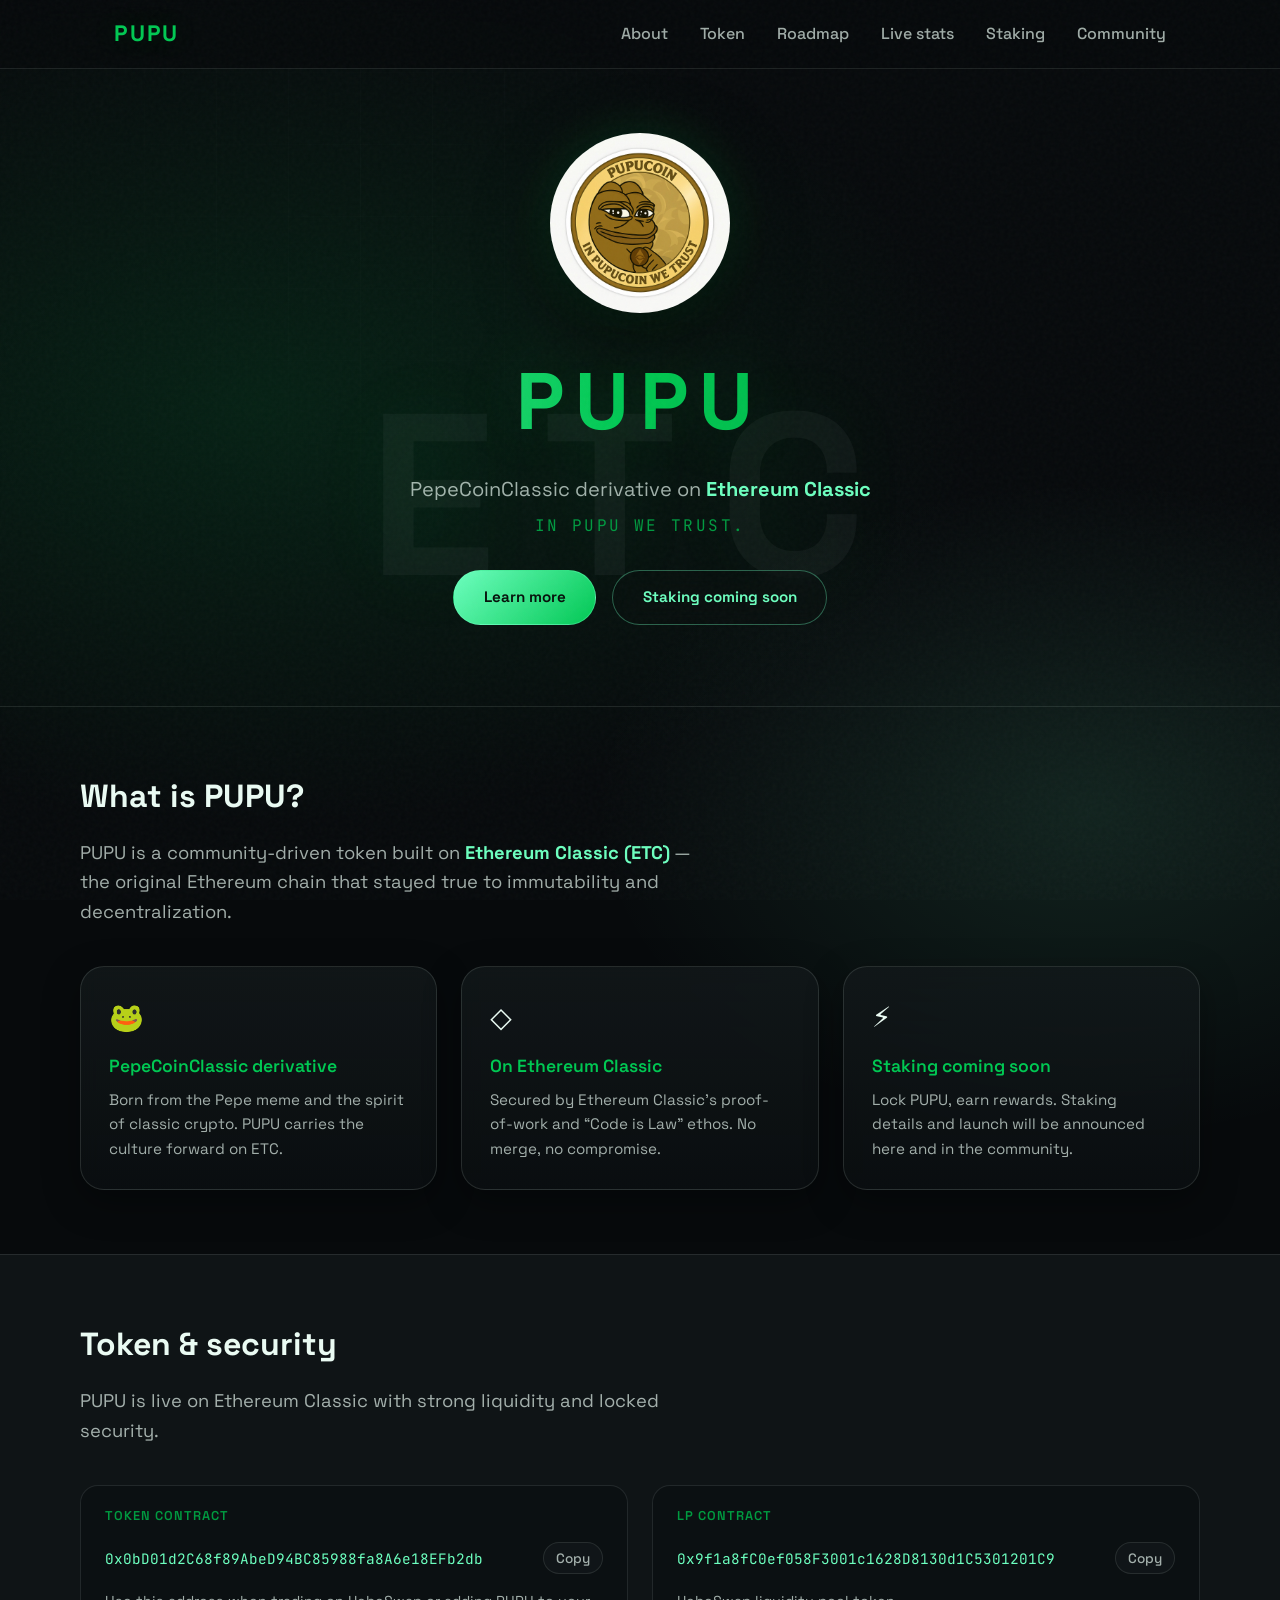
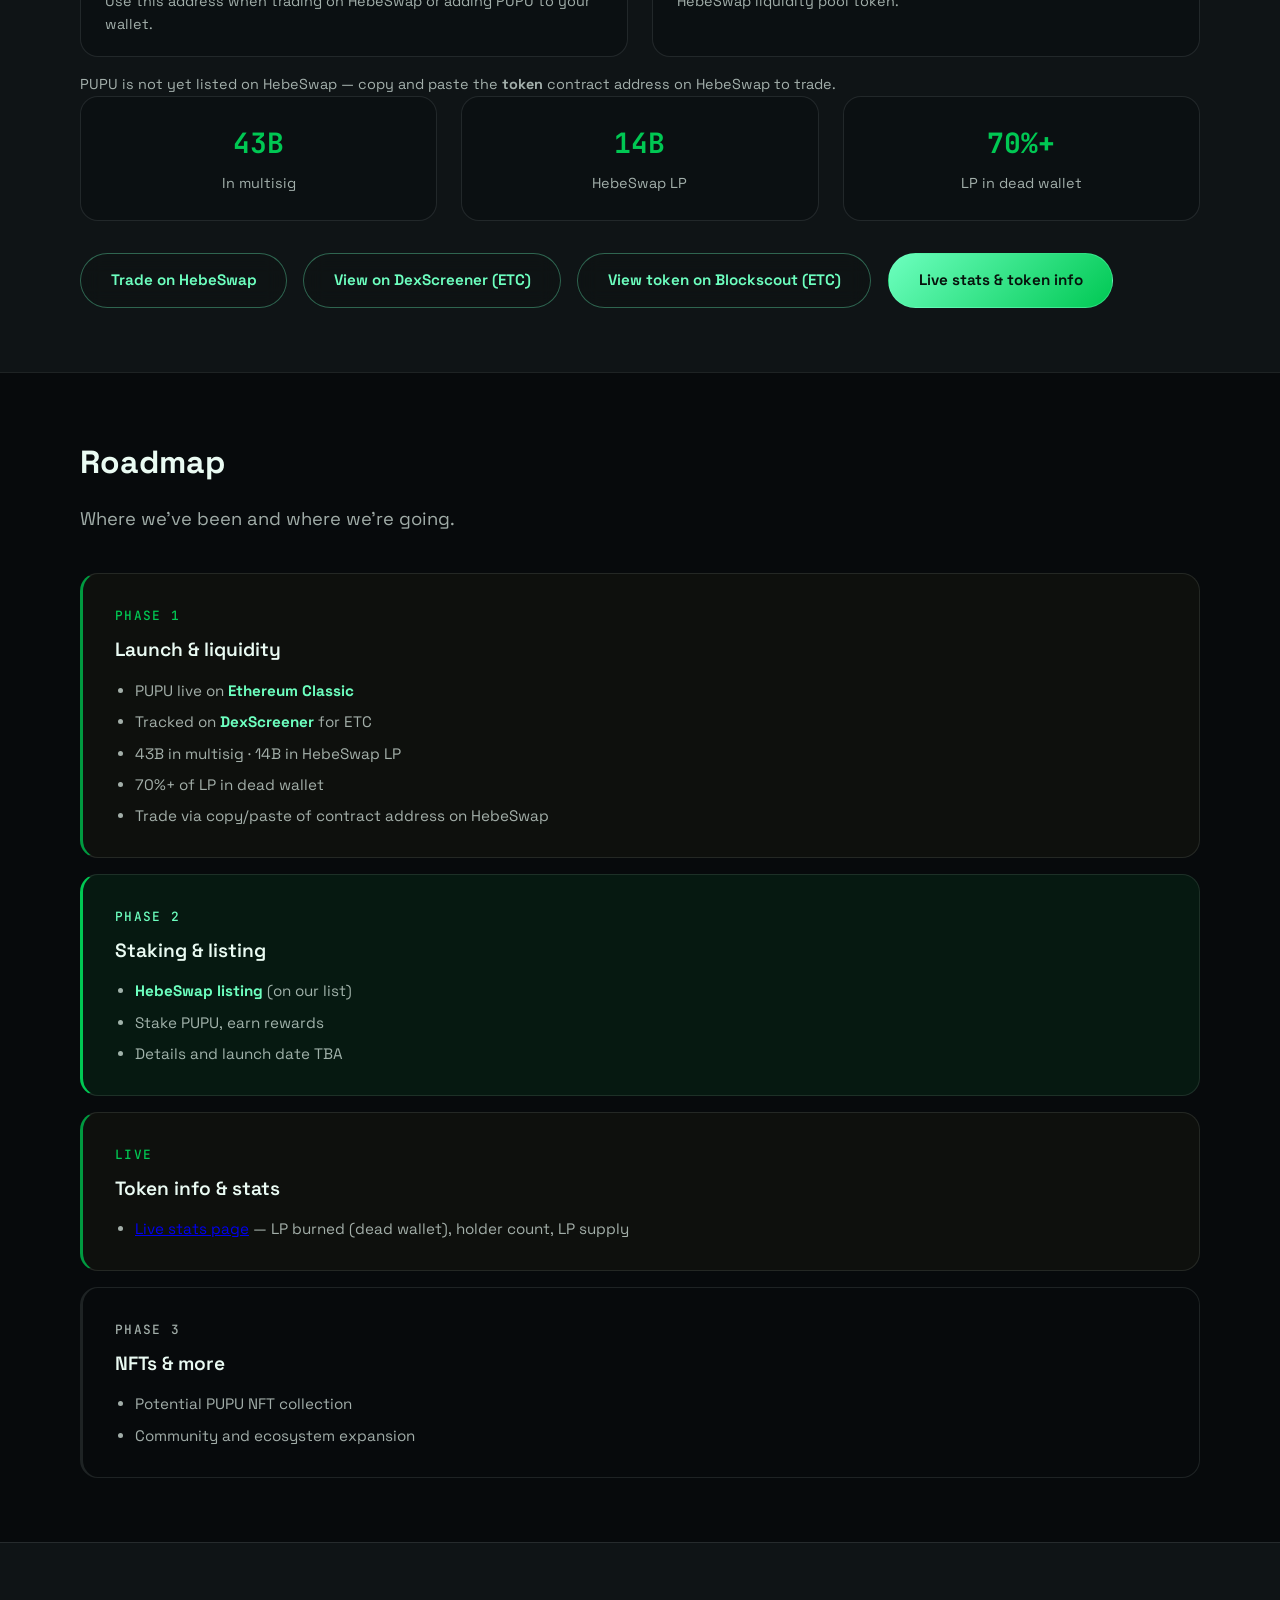
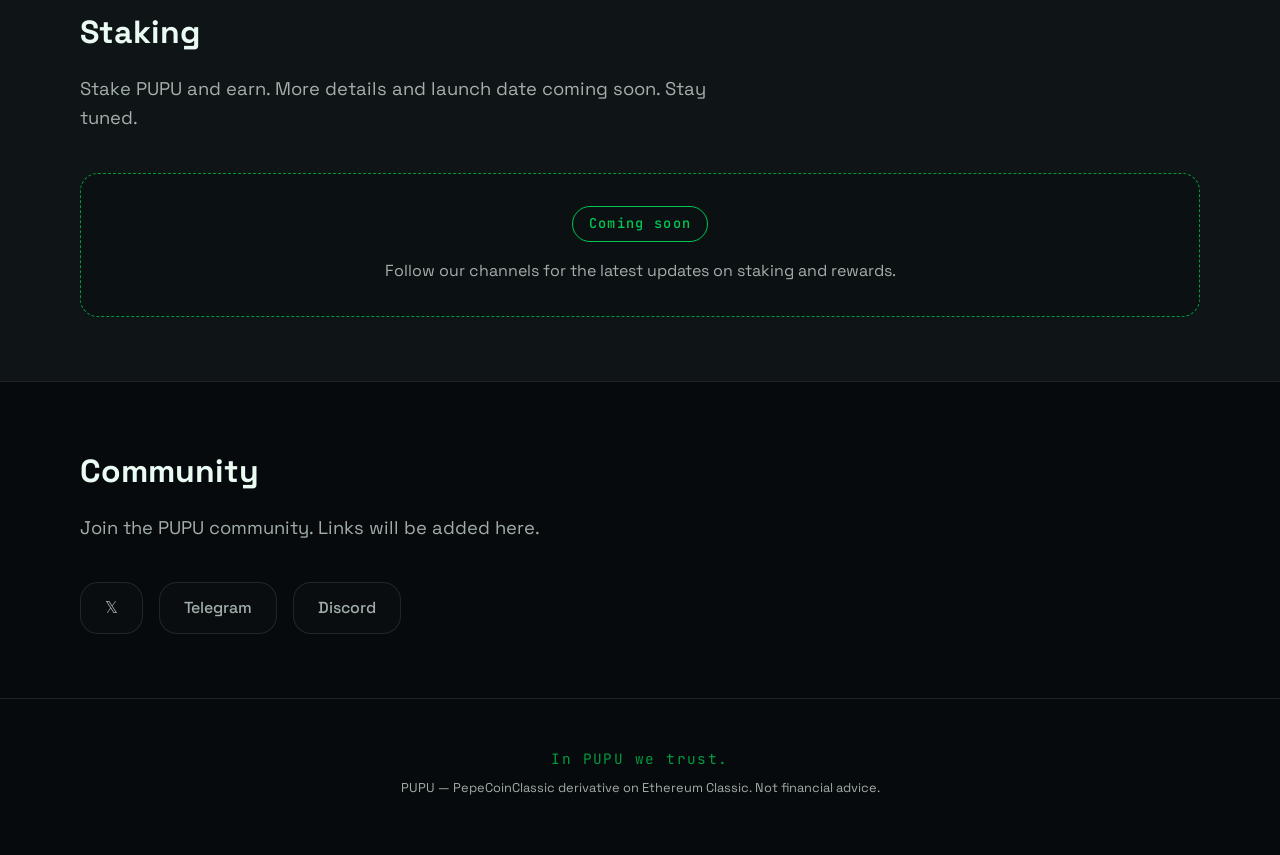
==== index.html @ 8c246dbb "Prepare static site for Render" ====
<!DOCTYPE html>
<html lang="en">
<head>
  <meta charset="UTF-8" />
  <meta name="viewport" content="width=device-width, initial-scale=1.0" />
  <title>PUPU — PepeCoinClassic on Ethereum Classic</title>
  <meta name="description" content="PUPU is a PepeCoinClassic derivative on Ethereum Classic. In PUPU we trust. Staking coming soon." />
  <link rel="stylesheet" href="styles.css" />
  <link rel="preconnect" href="https://fonts.googleapis.com" />
  <link rel="preconnect" href="https://fonts.gstatic.com" crossorigin />
  <link href="https://fonts.googleapis.com/css2?family=Space+Grotesk:wght@400;500;600;700&family=JetBrains+Mono:wght@400;500&display=swap" rel="stylesheet" />
</head>
<body>
  <div class="noise"></div>

  <header class="header">
    <nav class="nav">
      <a href="#" class="logo-text">PUPU</a>
      <div class="nav-links">
        <a href="#about">About</a>
        <a href="#token">Token</a>
        <a href="#roadmap">Roadmap</a>
        <a href="token-info.html">Live stats</a>
        <a href="#staking">Staking</a>
        <a href="#community">Community</a>
      </div>
    </nav>
  </header>

  <main>
    <section class="hero">
      <div class="hero-coin">
        <img src="assets/logo.png" alt="PUPU Coin — Pepe holding Ethereum Classic logo" class="coin-img" />
      </div>
      <h1 class="hero-title">PUPU</h1>
      <p class="hero-tagline">PepeCoinClassic derivative on <strong>Ethereum Classic</strong></p>
      <p class="hero-motto">In PUPU we trust.</p>
      <div class="hero-cta">
        <a href="#about" class="btn btn-primary">Learn more</a>
        <a href="#staking" class="btn btn-outline">Staking coming soon</a>
      </div>
    </section>

    <section id="about" class="section about">
      <div class="container">
        <h2>What is PUPU?</h2>
        <p class="lead">PUPU is a community-driven token built on <strong>Ethereum Classic (ETC)</strong> — the original Ethereum chain that stayed true to immutability and decentralization.</p>
        <div class="about-grid">
          <div class="card">
            <span class="card-icon">🐸</span>
            <h3>PepeCoinClassic derivative</h3>
            <p>Born from the Pepe meme and the spirit of classic crypto. PUPU carries the culture forward on ETC.</p>
          </div>
          <div class="card">
            <span class="card-icon">◇</span>
            <h3>On Ethereum Classic</h3>
            <p>Secured by Ethereum Classic’s proof-of-work and “Code is Law” ethos. No merge, no compromise.</p>
          </div>
          <div class="card">
            <span class="card-icon">⚡</span>
            <h3>Staking coming soon</h3>
            <p>Lock PUPU, earn rewards. Staking details and launch will be announced here and in the community.</p>
          </div>
        </div>
      </div>
    </section>

    <section id="token" class="section token">
      <div class="container">
        <h2>Token &amp; security</h2>
        <p class="lead">PUPU is live on Ethereum Classic with strong liquidity and locked security.</p>
        <div class="contracts-block">
          <div class="contract-address">
            <span class="contract-label">Token contract</span>
            <div class="contract-row">
              <code class="contract-code" id="pupu-token-contract">0x0bD01d2C68f89AbeD94BC85988fa8A6e18EFb2db</code>
              <button type="button" class="contract-copy" data-copy="pupu-token-contract" title="Copy address">Copy</button>
            </div>
            <p class="contract-note">Use this address when trading on HebeSwap or adding PUPU to your wallet.</p>
          </div>
          <div class="contract-address">
            <span class="contract-label">LP contract</span>
            <div class="contract-row">
              <code class="contract-code" id="pupu-lp-contract">0x9f1a8fC0ef058F3001c1628D8130d1C5301201C9</code>
              <button type="button" class="contract-copy" data-copy="pupu-lp-contract" title="Copy address">Copy</button>
            </div>
            <p class="contract-note">HebeSwap liquidity pool token.</p>
          </div>
        </div>
        <p class="contract-note contract-note-main">PUPU is not yet listed on HebeSwap — copy and paste the <strong>token</strong> contract address on HebeSwap to trade.</p>
        <div class="token-stats">
          <div class="stat">
            <span class="stat-value">43B</span>
            <span class="stat-label">In multisig</span>
          </div>
          <div class="stat">
            <span class="stat-value">14B</span>
            <span class="stat-label">HebeSwap LP</span>
          </div>
          <div class="stat">
            <span class="stat-value">70%+</span>
            <span class="stat-label">LP in dead wallet</span>
          </div>
        </div>
        <div class="token-links">
          <a href="https://app.hebeswap.com/#/" target="_blank" rel="noopener noreferrer" class="btn btn-outline">Trade on HebeSwap</a>
          <a href="https://dexscreener.com/ethereumclassic/0x9f1a8fc0ef058f3001c1628d8130d1c5301201c9" target="_blank" rel="noopener noreferrer" class="btn btn-outline">View on DexScreener (ETC)</a>
          <a href="https://etc.blockscout.com/token/0x0bD01d2C68f89AbeD94BC85988fa8A6e18EFb2db" target="_blank" rel="noopener noreferrer" class="btn btn-outline">View token on Blockscout (ETC)</a>
          <a href="token-info.html" class="btn btn-primary">Live stats &amp; token info</a>
        </div>
      </div>
    </section>

    <section id="roadmap" class="section roadmap">
      <div class="container">
        <h2>Roadmap</h2>
        <p class="lead">Where we’ve been and where we’re going.</p>
        <div class="roadmap-timeline">
          <div class="roadmap-phase roadmap-phase-done">
            <span class="roadmap-phase-label">Phase 1</span>
            <h3>Launch &amp; liquidity</h3>
            <ul>
              <li>PUPU live on <strong>Ethereum Classic</strong></li>
              <li>Tracked on <strong>DexScreener</strong> for ETC</li>
              <li>43B in multisig · 14B in HebeSwap LP</li>
              <li>70%+ of LP in dead wallet</li>
              <li>Trade via copy/paste of contract address on HebeSwap</li>
            </ul>
          </div>
          <div class="roadmap-phase roadmap-phase-current">
            <span class="roadmap-phase-label">Phase 2</span>
            <h3>Staking &amp; listing</h3>
            <ul>
              <li><strong>HebeSwap listing</strong> (on our list)</li>
              <li>Stake PUPU, earn rewards</li>
              <li>Details and launch date TBA</li>
            </ul>
          </div>
          <div class="roadmap-phase roadmap-phase-done">
            <span class="roadmap-phase-label">Live</span>
            <h3>Token info &amp; stats</h3>
            <ul>
              <li><a href="token-info.html">Live stats page</a> — LP burned (dead wallet), holder count, LP supply</li>
            </ul>
          </div>
          <div class="roadmap-phase roadmap-phase-upcoming">
            <span class="roadmap-phase-label">Phase 3</span>
            <h3>NFTs &amp; more</h3>
            <ul>
              <li>Potential PUPU NFT collection</li>
              <li>Community and ecosystem expansion</li>
            </ul>
          </div>
        </div>
      </div>
    </section>

    <section id="staking" class="section staking">
      <div class="container">
        <h2>Staking</h2>
        <p class="lead">Stake PUPU and earn. More details and launch date coming soon. Stay tuned.</p>
        <div class="staking-teaser">
          <div class="staking-badge">Coming soon</div>
          <p>Follow our channels for the latest updates on staking and rewards.</p>
        </div>
      </div>
    </section>

    <section id="community" class="section community">
      <div class="container">
        <h2>Community</h2>
        <p class="lead">Join the PUPU community. Links will be added here.</p>
        <div class="community-links">
          <a href="#" class="social-link" aria-label="Twitter">𝕏</a>
          <a href="#" class="social-link" aria-label="Telegram">Telegram</a>
          <a href="#" class="social-link" aria-label="Discord">Discord</a>
        </div>
      </div>
    </section>
  </main>

  <footer class="footer">
    <p>In PUPU we trust.</p>
    <p class="footer-small">PUPU — PepeCoinClassic derivative on Ethereum Classic. Not financial advice.</p>
  </footer>

  <script src="script.js"></script>
</body>
</html>
---- styles.css ----
/* PUPU — PepeCoinClassic on Ethereum Classic */

:root {
  /* ETC-native premium palette */
  --bg: #070a0c;
  --bg-card: rgba(12, 16, 18, 0.72);
  --surface: rgba(18, 24, 26, 0.78);

  /* Keep variable names for compatibility with existing markup */
  --gold: #00c853;          /* ETC green */
  --gold-light: #6dffbf;
  --gold-dim: #009a40;

  --green: #0b1a14;

  --text: #eafbf3;
  --text-muted: rgba(234, 251, 243, 0.68);
  --border: rgba(234, 251, 243, 0.10);

  --radius: 18px;
  --radius-lg: 24px;

  --font-sans: "Space Grotesk", system-ui, -apple-system, Segoe UI, Roboto, sans-serif;
  --font-mono: "JetBrains Mono", ui-monospace, SFMono-Regular, Menlo, Monaco, Consolas, "Liberation Mono", monospace;

  --glow: rgba(0, 200, 83, 0.35);
  --glow-soft: rgba(0, 200, 83, 0.18);
  --shadow: 0 18px 60px rgba(0, 0, 0, 0.55);
  --shadow-soft: 0 12px 36px rgba(0, 0, 0, 0.35);
}

*,
*::before,
*::after {
  box-sizing: border-box;
}

html {
  scroll-behavior: smooth;
}

body {
  margin: 0;
  font-family: var(--font-sans);
  background: radial-gradient(1200px 700px at 20% 10%, rgba(0, 200, 83, 0.12), transparent 60%),
              radial-gradient(900px 600px at 85% 20%, rgba(109, 255, 191, 0.10), transparent 55%),
              radial-gradient(900px 700px at 50% 110%, rgba(0, 200, 83, 0.08), transparent 60%),
              var(--bg);
  color: var(--text);
  line-height: 1.6;
  min-height: 100vh;
  position: relative;
  overflow-x: hidden;
}

/* Subtle grid + watermark for ETC-native feel */
body::before {
  content: "";
  position: fixed;
  inset: 0;
  pointer-events: none;
  z-index: 0;
  background-image:
    linear-gradient(to right, rgba(234, 251, 243, 0.05) 1px, transparent 1px),
    linear-gradient(to bottom, rgba(234, 251, 243, 0.04) 1px, transparent 1px);
  background-size: 72px 72px;
  mask-image: radial-gradient(circle at 30% 20%, rgba(0,0,0,0.75), rgba(0,0,0,0.0) 60%);
  opacity: 0.45;
}

body::after {
  content: "ETC";
  position: fixed;
  left: 50%;
  top: 55%;
  transform: translate(-50%, -50%);
  font-weight: 700;
  letter-spacing: 0.2em;
  font-size: clamp(5rem, 18vw, 16rem);
  color: rgba(234, 251, 243, 0.04);
  text-shadow: 0 0 80px rgba(0, 200, 83, 0.06);
  pointer-events: none;
  z-index: 0;
  user-select: none;
}


.noise {
  position: fixed;
  inset: 0;
  pointer-events: none;
  z-index: 1000;
  opacity: 0.03;
  background-image: url("data:image/svg+xml,%3Csvg viewBox='0 0 256 256' xmlns='http://www.w3.org/2000/svg'%3E%3Cfilter id='n'%3E%3CfeTurbulence type='fractalNoise' baseFrequency='0.9' numOctaves='4' stitchTiles='stitch'/%3E%3C/filter%3E%3Crect width='100%25' height='100%25' filter='url(%23n)'/%3E%3C/svg%3E");
}

/* Header */
.header {
  position: sticky;
  top: 0;
  z-index: 100;
  background: rgba(7, 10, 12, 0.82);
  backdrop-filter: blur(12px);
  border-bottom: 1px solid var(--border);
}

.nav {
  max-width: 1100px;
  margin: 0 auto;
  padding: 1rem 1.5rem;
  display: flex;
  align-items: center;
  justify-content: space-between;
}

.logo-text {
  font-weight: 700;
  font-size: 1.4rem;
  color: var(--gold);
  text-decoration: none;
  letter-spacing: 0.08em;
  text-transform: uppercase;
  text-shadow: 0 0 28px var(--glow-soft);
}

.nav-links {
  display: flex;
  flex-wrap: wrap;
  gap: 1.25rem 2rem;
}

.nav-links a {
  color: var(--text-muted);
  text-decoration: none;
  font-weight: 500;
  transition: color 0.2s, text-shadow 0.2s;
}

.nav-links a:hover {
  color: var(--gold);
}

/* Hero */
.hero {
  text-align: center;
  padding: 4rem 1.5rem 5rem;
  position: relative;
}

.hero-coin {
  width: 180px;
  height: 180px;
  margin: 0 auto 1.5rem;
  border-radius: 50%;
  overflow: hidden;
  background: radial-gradient(circle at 30% 30%, rgba(109, 255, 191, 0.22), transparent 55%);
  box-shadow: 0 22px 70px rgba(0, 0, 0, 0.55), 0 0 50px var(--glow-soft);
  animation: float 4s ease-in-out infinite;
}

.coin-img {
  display: block;
  width: 100%;
  height: 100%;
  object-fit: cover;
  object-position: center;
}

@keyframes float {
  0%, 100% { transform: translateY(0); }
  50% { transform: translateY(-8px); }
}

.hero-title {
  font-size: clamp(3rem, 10vw, 5rem);
  font-weight: 700;
  letter-spacing: 0.14em;
  margin: 0 0 0.5rem;
  text-transform: uppercase;
  background: linear-gradient(90deg, var(--gold-light), var(--gold), var(--gold-dim));
  -webkit-background-clip: text;
  background-clip: text;
  color: transparent;
  text-shadow: 0 0 70px var(--glow-soft);
}

.hero-tagline {
  font-size: 1.25rem;
  color: var(--text-muted);
  margin: 0 0 0.5rem;
  max-width: 480px;
  margin-left: auto;
  margin-right: auto;
}

.hero-tagline strong {
  color: var(--gold-light);
}

.hero-motto {
  font-family: var(--font-mono);
  font-size: 1rem;
  color: var(--gold-dim);
  margin: 0 0 2rem;
  letter-spacing: 0.15em;
  text-transform: uppercase;
}

.hero-cta {
  display: flex;
  flex-wrap: wrap;
  gap: 1rem;
  justify-content: center;
}

.btn {
  display: inline-block;
  padding: 0.9rem 1.85rem;
  font-family: var(--font-sans);
  font-weight: 650;
  font-size: 0.95rem;
  text-decoration: none;
  border-radius: 999px;
  transition: transform 0.18s ease, box-shadow 0.18s ease, filter 0.18s ease;
  will-change: transform;
}

.btn:hover {
  transform: translateY(-2px);
}

.btn-primary {
  background: linear-gradient(135deg, var(--gold-light), var(--gold));
  color: #06110b;
  border: 1px solid rgba(109, 255, 191, 0.35);
}

.btn-primary:hover {
  box-shadow: 0 18px 46px var(--glow), var(--shadow-soft);
  filter: brightness(1.03);
}

.btn-primary:hover {
  box-shadow: 0 18px 46px var(--glow), var(--shadow-soft);
}

.btn-outline {
  border: 1px solid rgba(109, 255, 191, 0.35);
  color: var(--gold-light);
  background: rgba(12, 16, 18, 0.25);
  backdrop-filter: blur(10px);
}

.btn-outline:hover {
  background: rgba(0, 200, 83, 0.10);
  box-shadow: 0 0 34px var(--glow-soft);
}

.btn-outline:hover {
  background: rgba(0, 200, 83, 0.10);
  box-shadow: 0 0 34px var(--glow-soft);
}

/* Sections */
.section {
  padding: 4rem 1.5rem;
  border-top: 1px solid var(--border);
}

.container {
  max-width: 1120px;
  margin: 0 auto;
}

.section h2 {
  font-size: 2rem;
  font-weight: 700;
  color: var(--text);
  margin: 0 0 1rem;
}

.section .lead {
  font-size: 1.15rem;
  color: var(--text-muted);
  margin: 0 0 2.5rem;
  max-width: 640px;
}

.section .lead strong {
  color: var(--gold-light);
}

/* About grid */
.about-grid {
  display: grid;
  grid-template-columns: repeat(auto-fit, minmax(260px, 1fr));
  gap: 1.5rem;
}

.card {
  background: linear-gradient(180deg, rgba(18, 24, 26, 0.86), rgba(12, 16, 18, 0.72));
  border: 1px solid rgba(234, 251, 243, 0.12);
  border-radius: var(--radius-lg);
  padding: 1.75rem;
  box-shadow: var(--shadow-soft);
  backdrop-filter: blur(10px);
  transition: transform 0.18s ease, border-color 0.18s ease, box-shadow 0.18s ease;
}

.card:hover {
  transform: translateY(-3px);
  border-color: rgba(0, 200, 83, 0.28);
  box-shadow: var(--shadow), 0 0 46px var(--glow-soft);
}

.card:hover {
  border-color: var(--gold-dim);
  box-shadow: 0 8px 32px rgba(0, 0, 0, 0.3);
}

.card-icon {
  font-size: 1.75rem;
  display: block;
  margin-bottom: 0.75rem;
}

.card h3 {
  font-size: 1.1rem;
  font-weight: 600;
  color: var(--gold);
  margin: 0 0 0.5rem;
}

.card p {
  font-size: 0.95rem;
  color: var(--text-muted);
  margin: 0;
}

/* Token & security */
.token {
  background: var(--surface);
}

.contracts-block {
  display: grid;
  grid-template-columns: repeat(auto-fit, minmax(280px, 1fr));
  gap: 1.5rem;
  margin-bottom: 1rem;
}

.contract-note-main {
  margin-top: 0;
  margin-bottom: 2rem;
}

.contract-address {
  margin-bottom: 0;
  padding: 1.25rem 1.5rem;
  background: var(--bg-card);
  border: 1px solid var(--border);
  border-radius: var(--radius);
}

.contracts-block .contract-address {
  margin-bottom: 0;
}

.contract-label {
  display: block;
  font-size: 0.8rem;
  font-weight: 600;
  color: var(--gold-dim);
  text-transform: uppercase;
  letter-spacing: 0.08em;
  margin-bottom: 0.5rem;
}

.contract-row {
  display: flex;
  flex-wrap: wrap;
  align-items: center;
  gap: 0.75rem;
  padding: 0.5rem 0;
}

.contract-code {
  flex: 1;
  min-width: 0;
  font-family: var(--font-mono);
  font-size: 0.9rem;
  color: var(--gold-light);
  word-break: break-all;
  user-select: all;
}

.contract-copy {
  flex-shrink: 0;
  font-family: var(--font-sans);
  font-size: 0.85rem;
  font-weight: 500;
  padding: 0.4rem 0.75rem;
  background: var(--surface);
  border: 1px solid var(--border);
  border-radius: var(--radius);
  color: var(--text-muted);
  cursor: pointer;
  transition: border-color 0.2s, color 0.2s;
}

.contract-copy:hover {
  border-color: var(--gold);
  color: var(--gold);
}

.contract-copy.copied {
  border-color: var(--gold);
  color: var(--gold);
}

.contract-note {
  font-size: 0.9rem;
  color: var(--text-muted);
  margin: 0.5rem 0 0;
}

.token-stats {
  display: grid;
  grid-template-columns: repeat(auto-fit, minmax(140px, 1fr));
  gap: 1.5rem;
  margin-bottom: 2rem;
}

.stat {
  text-align: center;
  padding: 1.5rem 1rem;
  background: var(--bg-card);
  border: 1px solid var(--border);
  border-radius: var(--radius);
}

.stat-value {
  display: block;
  font-size: 1.75rem;
  font-weight: 700;
  font-family: var(--font-mono);
  color: var(--gold);
  margin-bottom: 0.25rem;
}

.stat-label {
  font-size: 0.9rem;
  color: var(--text-muted);
}

.token-links {
  display: flex;
  flex-wrap: wrap;
  gap: 1rem;
}

/* Roadmap */
.roadmap {
  background: var(--bg);
}

.roadmap-timeline {
  display: flex;
  flex-direction: column;
  gap: 0;
}

.roadmap-phase {
  padding: 1.75rem 1.5rem;
  border: 1px solid var(--border);
  border-radius: var(--radius);
  margin-bottom: 1rem;
  position: relative;
  padding-left: 2rem;
  border-left: 3px solid var(--border);
}

.roadmap-phase:last-child {
  margin-bottom: 0;
}

.roadmap-phase-done {
  border-left-color: var(--gold-dim);
  background: rgba(139, 115, 32, 0.06);
}

.roadmap-phase-done .roadmap-phase-label {
  color: var(--gold);
}

.roadmap-phase-current {
  border-left-color: var(--gold);
  background: rgba(0, 200, 83, 0.08);
}

.roadmap-phase-current .roadmap-phase-label {
  color: var(--gold-light);
}

.roadmap-phase-upcoming {
  border-left-color: var(--border);
}

.roadmap-phase-upcoming .roadmap-phase-label {
  color: var(--text-muted);
}

.roadmap-phase-label {
  display: inline-block;
  font-family: var(--font-mono);
  font-size: 0.8rem;
  font-weight: 500;
  letter-spacing: 0.1em;
  text-transform: uppercase;
  margin-bottom: 0.5rem;
}

.roadmap-phase h3 {
  font-size: 1.2rem;
  font-weight: 600;
  color: var(--text);
  margin: 0 0 0.75rem;
}

.roadmap-phase ul {
  margin: 0;
  padding-left: 1.25rem;
  color: var(--text-muted);
  font-size: 0.95rem;
  line-height: 1.7;
}

.roadmap-phase li {
  margin-bottom: 0.35rem;
}

.roadmap-phase li:last-child {
  margin-bottom: 0;
}

.roadmap-phase strong {
  color: var(--gold-light);
}

/* Staking */
.staking {
  background: var(--surface);
}

.staking-teaser {
  background: var(--bg-card);
  border: 1px dashed var(--gold-dim);
  border-radius: var(--radius);
  padding: 2rem;
  text-align: center;
}

.staking-badge {
  display: inline-block;
  font-family: var(--font-mono);
  font-size: 0.85rem;
  font-weight: 500;
  color: var(--gold);
  border: 1px solid var(--gold);
  padding: 0.4rem 1rem;
  border-radius: 999px;
  margin-bottom: 1rem;
  letter-spacing: 0.1em;
}

.staking-teaser p {
  color: var(--text-muted);
  margin: 0;
}

/* Community */
.community-links {
  display: flex;
  flex-wrap: wrap;
  gap: 1rem;
}

.social-link {
  display: inline-block;
  padding: 0.75rem 1.5rem;
  background: var(--bg-card);
  border: 1px solid var(--border);
  border-radius: var(--radius);
  color: var(--text-muted);
  text-decoration: none;
  font-weight: 500;
  transition: border-color 0.2s, color 0.2s;
}

.social-link:hover {
  border-color: var(--gold);
  color: var(--gold);
}

/* Footer */
.footer {
  text-align: center;
  padding: 3rem 1.5rem;
  border-top: 1px solid var(--border);
}

.footer p {
  margin: 0 0 0.5rem;
  color: var(--gold-dim);
  font-family: var(--font-mono);
  font-size: 0.9rem;
  letter-spacing: 0.1em;
}

.footer-small {
  font-size: 0.8rem !important;
  color: var(--text-muted) !important;
  font-family: var(--font-sans) !important;
  letter-spacing: 0 !important;
}

.footer-small a {
  color: var(--gold);
  text-decoration: none;
  text-shadow: 0 0 28px var(--glow-soft);
}

.footer-small a:hover {
  text-decoration: underline;
}

/* Token info / Live stats page */
.page-title {
  font-size: 2rem;
  font-weight: 700;
  color: var(--gold);
  margin: 0 0 0.5rem;
}

.contracts-block-page {
  margin-bottom: 2rem;
}

.contract-link {
  display: inline-block;
  font-size: 0.9rem;
  color: var(--gold);
  margin-top: 0.5rem;
  text-decoration: none;
}

.contract-link:hover {
  text-decoration: underline;
}

.stats-heading {
  margin-top: 2rem;
  margin-bottom: 0.5rem;
}

.inline-code {
  font-family: var(--font-mono);
  font-size: 0.85em;
  padding: 0.1em 0.35em;
  background: var(--bg-card);
  border-radius: 4px;
  color: var(--gold-dim);
}

.live-stats-grid {
  display: grid;
  grid-template-columns: repeat(5, minmax(0, 1fr));
  gap: 1.25rem;
  margin-top: 2rem;
  margin-bottom: 2rem;
}

@media (max-width: 720px) {
  .live-stats-grid {
    grid-template-columns: repeat(2, 1fr);
  }
}

.stat-card {
  background: var(--bg-card);
  border: 1px solid var(--border);
  border-radius: var(--radius);
  padding: 1.5rem 1.25rem;
  text-align: center;
}

.stat-card-label {
  display: block;
  font-size: 0.75rem;
  font-weight: 600;
  color: var(--gold-dim);
  text-transform: uppercase;
  letter-spacing: 0.08em;
  margin-bottom: 0.75rem;
}

.stat-card-value {
  display: block;
  font-family: var(--font-mono);
  font-size: 1.35rem;
  font-weight: 600;
  color: var(--gold-light);
  white-space: nowrap;
  overflow: hidden;
  text-overflow: ellipsis;
  line-height: 1.4;
}

.stat-card-unit {
  display: block;
  font-size: 0.7rem;
  font-weight: 600;
  color: var(--gold-dim);
  text-transform: uppercase;
  letter-spacing: 0.05em;
  margin-top: 0.2rem;
}

.stat-card-sublabel {
  display: block;
  font-size: 0.8rem;
  color: var(--text-muted);
  margin-top: 0.35rem;
  line-height: 1.3;
}

.stat-card-wide {
  grid-column: 1 / -1;
  padding: 1.75rem 1.5rem;
}

.stat-card-single {
  margin-top: 0.5rem;
  margin-bottom: 2rem;
  padding: 2rem 1.5rem;
  text-align: center;
}

.stat-card-single .stat-card-value-large {
  font-size: 2rem;
  letter-spacing: 0.02em;
}

.stat-card-single .stat-card-unit {
  margin-top: 0.35rem;
  font-size: 0.75rem;
}

.stat-card-wide .stat-card-value {
  font-size: 1.2rem;
  white-space: nowrap;
}

.stat-card-value-multi {
  font-size: 1.15rem;
  letter-spacing: 0.02em;
}

.stats-actions {
  display: flex;
  flex-wrap: wrap;
  align-items: center;
  gap: 1rem;
}

.stats-updated {
  font-size: 0.9rem;
  color: var(--text-muted);
}

/* PUPU supply pie */
.pie-heading {
  margin-top: 2.5rem;
  margin-bottom: 1rem;
}

.pie-wrap {
  display: flex;
  flex-wrap: wrap;
  align-items: center;
  justify-content: center;
  gap: 2.5rem;
  margin-bottom: 2rem;
}

.pie-container {
  flex-shrink: 0;
  width: 220px;
  height: 220px;
}

.pie-svg {
  width: 100%;
  height: 100%;
  display: block;
}

.pie-legend {
  list-style: none;
  margin: 0;
  padding: 0;
  display: flex;
  flex-direction: column;
  gap: 0.6rem;
  min-width: 160px;
}

.pie-legend li {
  display: flex;
  align-items: center;
  gap: 0.6rem;
  font-size: 0.9rem;
  color: var(--text-muted);
}

.pie-legend-dot {
  width: 10px;
  height: 10px;
  border-radius: 50%;
  flex-shrink: 0;
}

.pie-legend-label {
  flex: 1;
}

.pie-legend-pct {
  font-family: var(--font-mono);
  font-weight: 500;
  color: var(--gold-dim);
  font-size: 0.85rem;
}

@media (max-width: 640px) {
  .nav-links {
    gap: 1rem;
  }

  .token-stats {
    grid-template-columns: 1fr;
  }

  .hero {
    padding: 3rem 1rem 4rem;
  }

  .section {
    padding: 3rem 1rem;
  }
}


/* Ensure content sits above background layers */
.header, main, .section, .hero, .footer {
  position: relative;
  z-index: 1;
}

::selection {
  background: rgba(0, 200, 83, 0.22);
  color: var(--text);
}
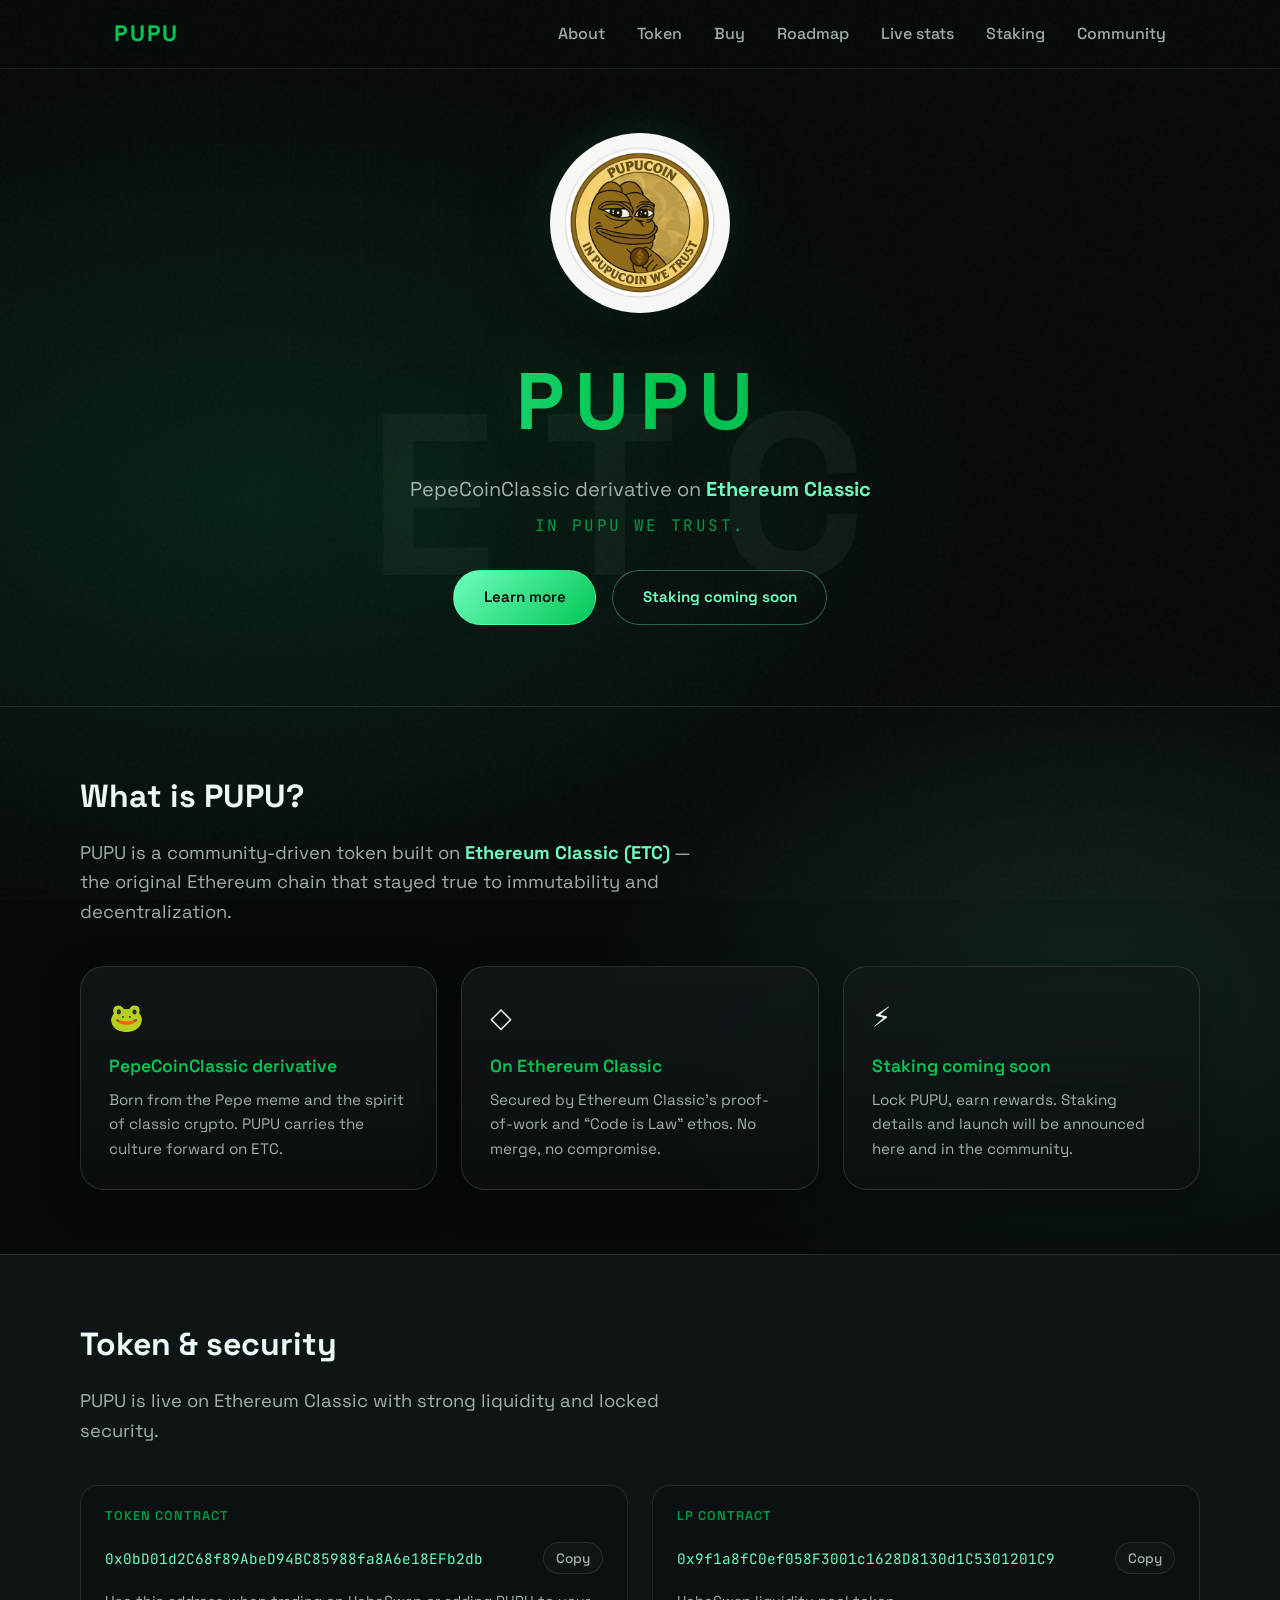
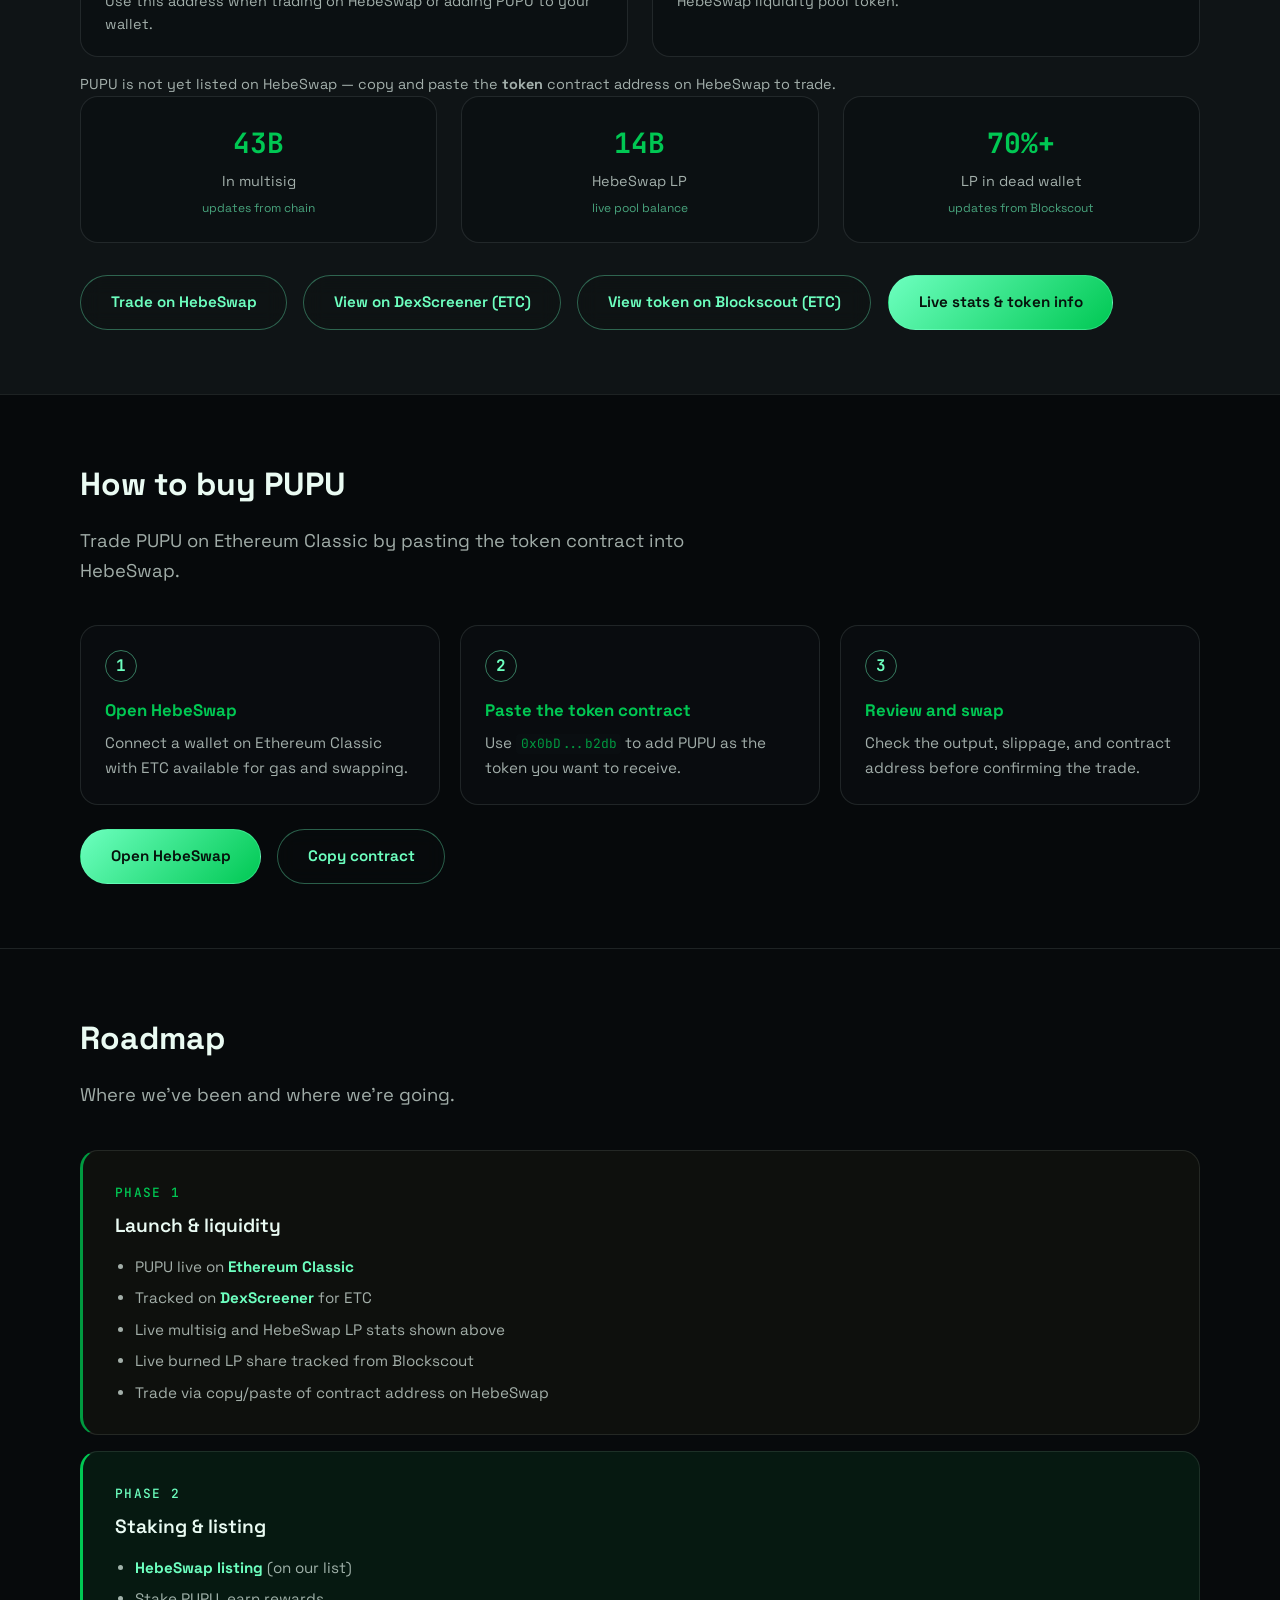
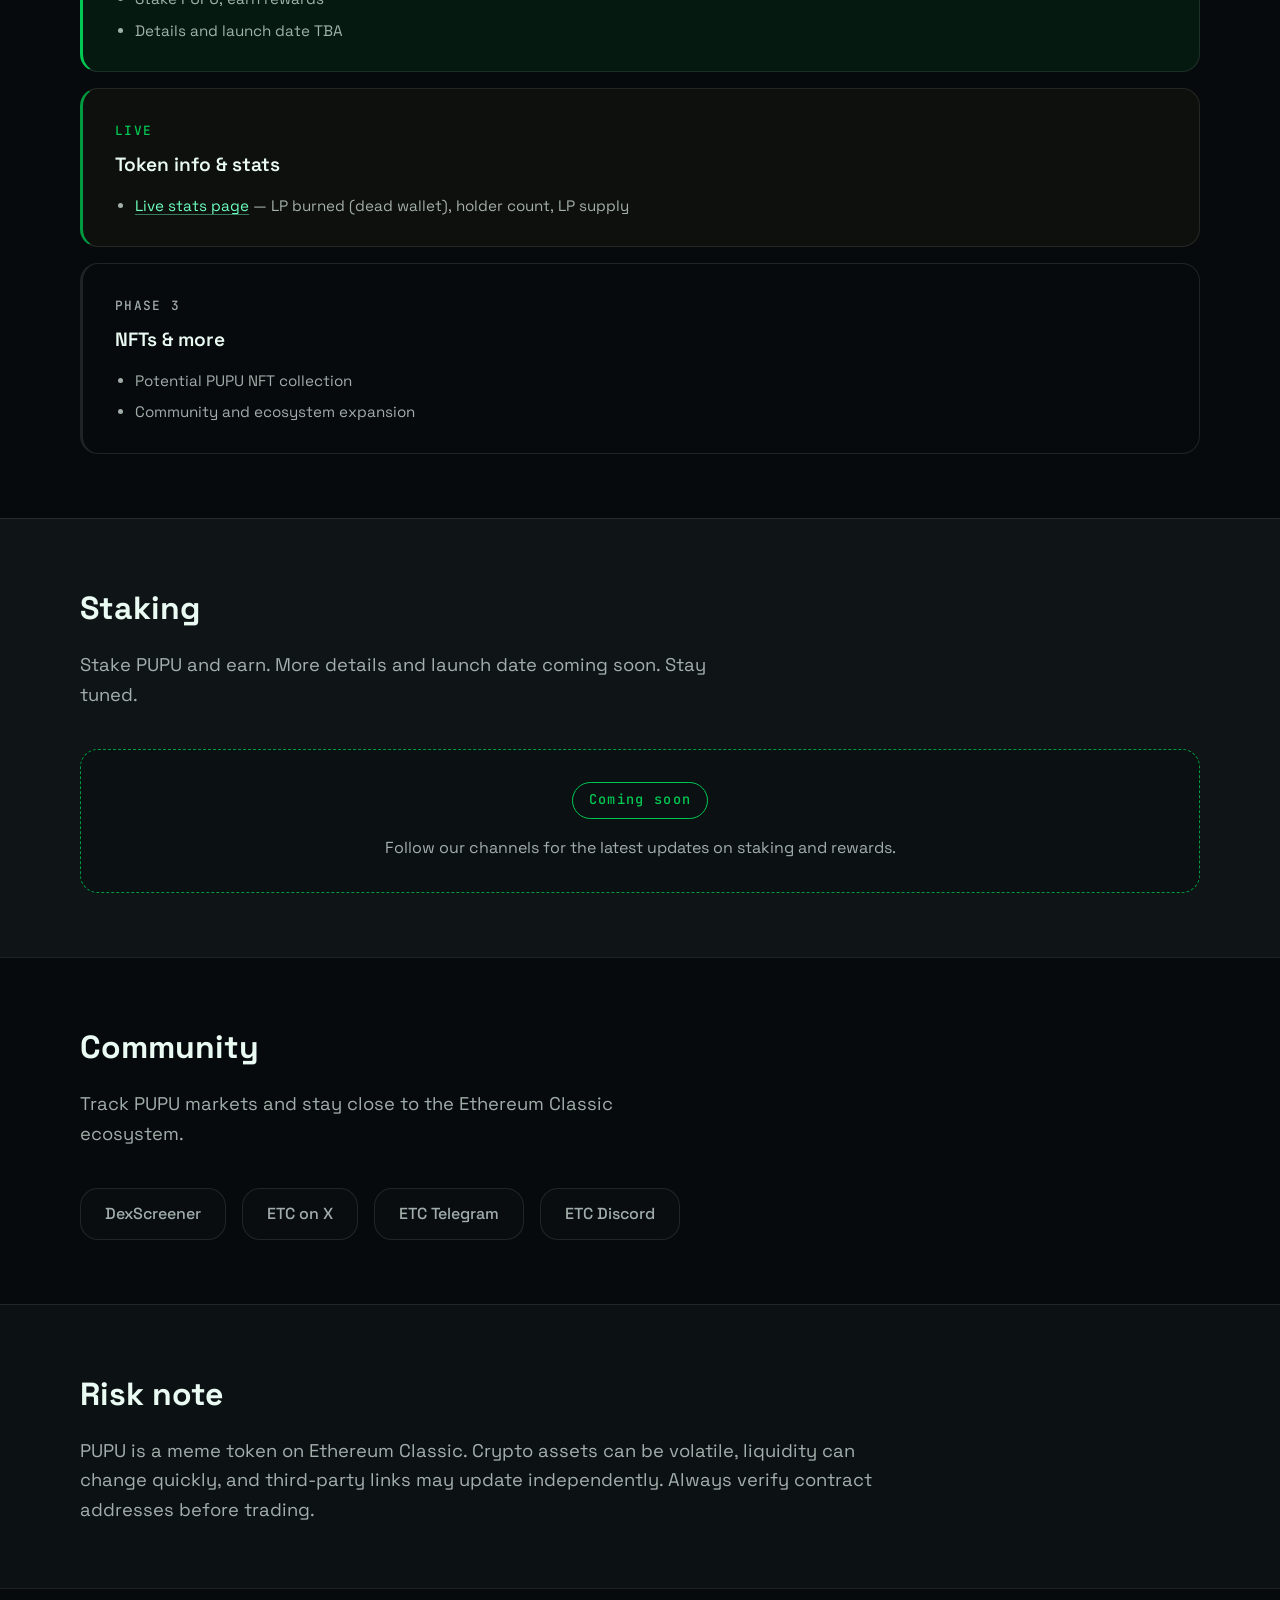
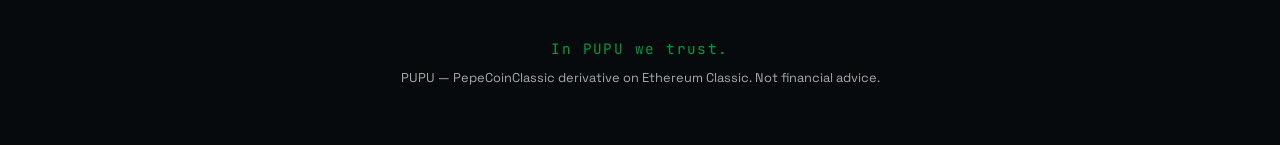
==== commit 415d59f5: "Add launch-ready site improvements" ====
--- a/index.html
+++ b/index.html
@@ -5,6 +5,16 @@
   <meta name="viewport" content="width=device-width, initial-scale=1.0" />
   <title>PUPU — PepeCoinClassic on Ethereum Classic</title>
   <meta name="description" content="PUPU is a PepeCoinClassic derivative on Ethereum Classic. In PUPU we trust. Staking coming soon." />
+  <meta property="og:type" content="website" />
+  <meta property="og:title" content="PUPU — PepeCoinClassic on Ethereum Classic" />
+  <meta property="og:description" content="Live PUPU token stats, liquidity, and security data on Ethereum Classic." />
+  <meta property="og:url" content="https://pupu-etc-premium-redesign.onrender.com/" />
+  <meta property="og:image" content="https://pupu-etc-premium-redesign.onrender.com/assets/logo.png" />
+  <meta name="twitter:card" content="summary_large_image" />
+  <meta name="twitter:title" content="PUPU — PepeCoinClassic on Ethereum Classic" />
+  <meta name="twitter:description" content="Live PUPU token stats, liquidity, and security data on Ethereum Classic." />
+  <meta name="twitter:image" content="https://pupu-etc-premium-redesign.onrender.com/assets/logo.png" />
+  <link rel="icon" href="assets/logo.png" type="image/png" />
   <link rel="stylesheet" href="styles.css" />
   <link rel="preconnect" href="https://fonts.googleapis.com" />
   <link rel="preconnect" href="https://fonts.gstatic.com" crossorigin />
@@ -16,9 +26,15 @@
   <header class="header">
     <nav class="nav">
       <a href="#" class="logo-text">PUPU</a>
-      <div class="nav-links">
+      <button type="button" class="nav-toggle" aria-label="Open navigation" aria-expanded="false" aria-controls="primary-nav">
+        <span></span>
+        <span></span>
+        <span></span>
+      </button>
+      <div class="nav-links" id="primary-nav">
         <a href="#about">About</a>
         <a href="#token">Token</a>
+        <a href="#buy">Buy</a>
         <a href="#roadmap">Roadmap</a>
         <a href="token-info.html">Live stats</a>
         <a href="#staking">Staking</a>
@@ -90,16 +106,19 @@
         <p class="contract-note contract-note-main">PUPU is not yet listed on HebeSwap — copy and paste the <strong>token</strong> contract address on HebeSwap to trade.</p>
         <div class="token-stats">
           <div class="stat">
-            <span class="stat-value">43B</span>
+            <span class="stat-value" id="home-multisig-pupu">43B</span>
             <span class="stat-label">In multisig</span>
+            <span class="stat-meta" id="home-multisig-status">updates from chain</span>
           </div>
           <div class="stat">
-            <span class="stat-value">14B</span>
+            <span class="stat-value" id="home-lp-pupu">14B</span>
             <span class="stat-label">HebeSwap LP</span>
+            <span class="stat-meta" id="home-lp-etc">live pool balance</span>
           </div>
           <div class="stat">
-            <span class="stat-value">70%+</span>
+            <span class="stat-value" id="home-lp-burned-pct">70%+</span>
             <span class="stat-label">LP in dead wallet</span>
+            <span class="stat-meta" id="home-lp-burned-status">updates from Blockscout</span>
           </div>
         </div>
         <div class="token-links">
@@ -107,6 +126,34 @@
           <a href="https://dexscreener.com/ethereumclassic/0x9f1a8fc0ef058f3001c1628d8130d1c5301201c9" target="_blank" rel="noopener noreferrer" class="btn btn-outline">View on DexScreener (ETC)</a>
           <a href="https://etc.blockscout.com/token/0x0bD01d2C68f89AbeD94BC85988fa8A6e18EFb2db" target="_blank" rel="noopener noreferrer" class="btn btn-outline">View token on Blockscout (ETC)</a>
           <a href="token-info.html" class="btn btn-primary">Live stats &amp; token info</a>
+        </div>
+      </div>
+    </section>
+
+    <section id="buy" class="section buy">
+      <div class="container">
+        <h2>How to buy PUPU</h2>
+        <p class="lead">Trade PUPU on Ethereum Classic by pasting the token contract into HebeSwap.</p>
+        <div class="buy-steps">
+          <div class="buy-step">
+            <span class="buy-step-number">1</span>
+            <h3>Open HebeSwap</h3>
+            <p>Connect a wallet on Ethereum Classic with ETC available for gas and swapping.</p>
+          </div>
+          <div class="buy-step">
+            <span class="buy-step-number">2</span>
+            <h3>Paste the token contract</h3>
+            <p>Use <code class="inline-code">0x0bD...b2db</code> to add PUPU as the token you want to receive.</p>
+          </div>
+          <div class="buy-step">
+            <span class="buy-step-number">3</span>
+            <h3>Review and swap</h3>
+            <p>Check the output, slippage, and contract address before confirming the trade.</p>
+          </div>
+        </div>
+        <div class="token-links buy-actions">
+          <a href="https://app.hebeswap.com/#/" target="_blank" rel="noopener noreferrer" class="btn btn-primary">Open HebeSwap</a>
+          <a href="#token" class="btn btn-outline">Copy contract</a>
         </div>
       </div>
     </section>
@@ -122,8 +169,8 @@
             <ul>
               <li>PUPU live on <strong>Ethereum Classic</strong></li>
               <li>Tracked on <strong>DexScreener</strong> for ETC</li>
-              <li>43B in multisig · 14B in HebeSwap LP</li>
-              <li>70%+ of LP in dead wallet</li>
+              <li>Live multisig and HebeSwap LP stats shown above</li>
+              <li>Live burned LP share tracked from Blockscout</li>
               <li>Trade via copy/paste of contract address on HebeSwap</li>
             </ul>
           </div>
@@ -169,12 +216,20 @@
     <section id="community" class="section community">
       <div class="container">
         <h2>Community</h2>
-        <p class="lead">Join the PUPU community. Links will be added here.</p>
+        <p class="lead">Track PUPU markets and stay close to the Ethereum Classic ecosystem.</p>
         <div class="community-links">
-          <a href="#" class="social-link" aria-label="Twitter">𝕏</a>
-          <a href="#" class="social-link" aria-label="Telegram">Telegram</a>
-          <a href="#" class="social-link" aria-label="Discord">Discord</a>
-        </div>
+          <a href="https://dexscreener.com/ethereumclassic/0x9f1a8fc0ef058f3001c1628d8130d1c5301201c9" target="_blank" rel="noopener noreferrer" class="social-link" aria-label="DexScreener">DexScreener</a>
+          <a href="https://x.com/eth_classic" target="_blank" rel="noopener noreferrer" class="social-link" aria-label="Ethereum Classic on X">ETC on X</a>
+          <a href="https://t.me/ETCnetwork" target="_blank" rel="noopener noreferrer" class="social-link" aria-label="Ethereum Classic Telegram">ETC Telegram</a>
+          <a href="https://ethereumclassic.org/discord" target="_blank" rel="noopener noreferrer" class="social-link" aria-label="Ethereum Classic Discord">ETC Discord</a>
+        </div>
+      </div>
+    </section>
+
+    <section class="section disclaimer">
+      <div class="container">
+        <h2>Risk note</h2>
+        <p class="lead">PUPU is a meme token on Ethereum Classic. Crypto assets can be volatile, liquidity can change quickly, and third-party links may update independently. Always verify contract addresses before trading.</p>
       </div>
     </section>
   </main>
--- a/styles.css
+++ b/styles.css
@@ -140,6 +140,28 @@
   color: var(--gold);
 }
 
+.nav-toggle {
+  display: none;
+  width: 42px;
+  height: 42px;
+  align-items: center;
+  justify-content: center;
+  flex-direction: column;
+  gap: 5px;
+  background: rgba(12, 16, 18, 0.55);
+  border: 1px solid var(--border);
+  border-radius: 10px;
+  cursor: pointer;
+}
+
+.nav-toggle span {
+  display: block;
+  width: 18px;
+  height: 2px;
+  background: var(--gold-light);
+  border-radius: 999px;
+}
+
 /* Hero */
 .hero {
   text-align: center;
@@ -449,14 +471,71 @@
 }
 
 .stat-label {
+  display: block;
   font-size: 0.9rem;
   color: var(--text-muted);
+}
+
+.stat-meta {
+  display: block;
+  margin-top: 0.35rem;
+  font-size: 0.75rem;
+  color: rgba(109, 255, 191, 0.62);
 }
 
 .token-links {
   display: flex;
   flex-wrap: wrap;
   gap: 1rem;
+}
+
+/* Buy */
+.buy {
+  background: rgba(7, 10, 12, 0.72);
+}
+
+.buy-steps {
+  display: grid;
+  grid-template-columns: repeat(auto-fit, minmax(230px, 1fr));
+  gap: 1.25rem;
+  margin-bottom: 1.5rem;
+}
+
+.buy-step {
+  padding: 1.5rem;
+  background: var(--bg-card);
+  border: 1px solid var(--border);
+  border-radius: var(--radius);
+}
+
+.buy-step-number {
+  display: inline-flex;
+  width: 2rem;
+  height: 2rem;
+  align-items: center;
+  justify-content: center;
+  margin-bottom: 0.9rem;
+  border: 1px solid rgba(109, 255, 191, 0.45);
+  border-radius: 50%;
+  color: var(--gold-light);
+  font-family: var(--font-mono);
+  font-weight: 700;
+}
+
+.buy-step h3 {
+  margin: 0 0 0.5rem;
+  color: var(--gold);
+  font-size: 1.05rem;
+}
+
+.buy-step p {
+  margin: 0;
+  color: var(--text-muted);
+  font-size: 0.95rem;
+}
+
+.buy-actions {
+  margin-top: 0.5rem;
 }
 
 /* Roadmap */
@@ -547,6 +626,18 @@
   color: var(--gold-light);
 }
 
+.roadmap-phase a,
+.roadmap-phase a:visited {
+  color: var(--gold-light);
+  text-decoration-color: rgba(109, 255, 191, 0.45);
+  text-underline-offset: 0.18em;
+}
+
+.roadmap-phase a:hover {
+  color: var(--gold);
+  text-decoration-color: var(--gold);
+}
+
 /* Staking */
 .staking {
   background: var(--surface);
@@ -600,6 +691,16 @@
 .social-link:hover {
   border-color: var(--gold);
   color: var(--gold);
+}
+
+/* Disclaimer */
+.disclaimer {
+  background: rgba(18, 24, 26, 0.58);
+}
+
+.disclaimer .lead {
+  max-width: 840px;
+  margin-bottom: 0;
 }
 
 /* Footer */
@@ -842,8 +943,32 @@
 }
 
 @media (max-width: 640px) {
+  .nav {
+    align-items: flex-start;
+    flex-wrap: wrap;
+    gap: 1rem;
+  }
+
+  .nav-toggle {
+    display: inline-flex;
+    margin-left: auto;
+  }
+
   .nav-links {
-    gap: 1rem;
+    display: none;
+    width: 100%;
+    flex-direction: column;
+    gap: 0.35rem;
+    padding-top: 0.25rem;
+  }
+
+  .nav-links.is-open {
+    display: flex;
+  }
+
+  .nav-links a {
+    display: block;
+    padding: 0.65rem 0;
   }
 
   .token-stats {
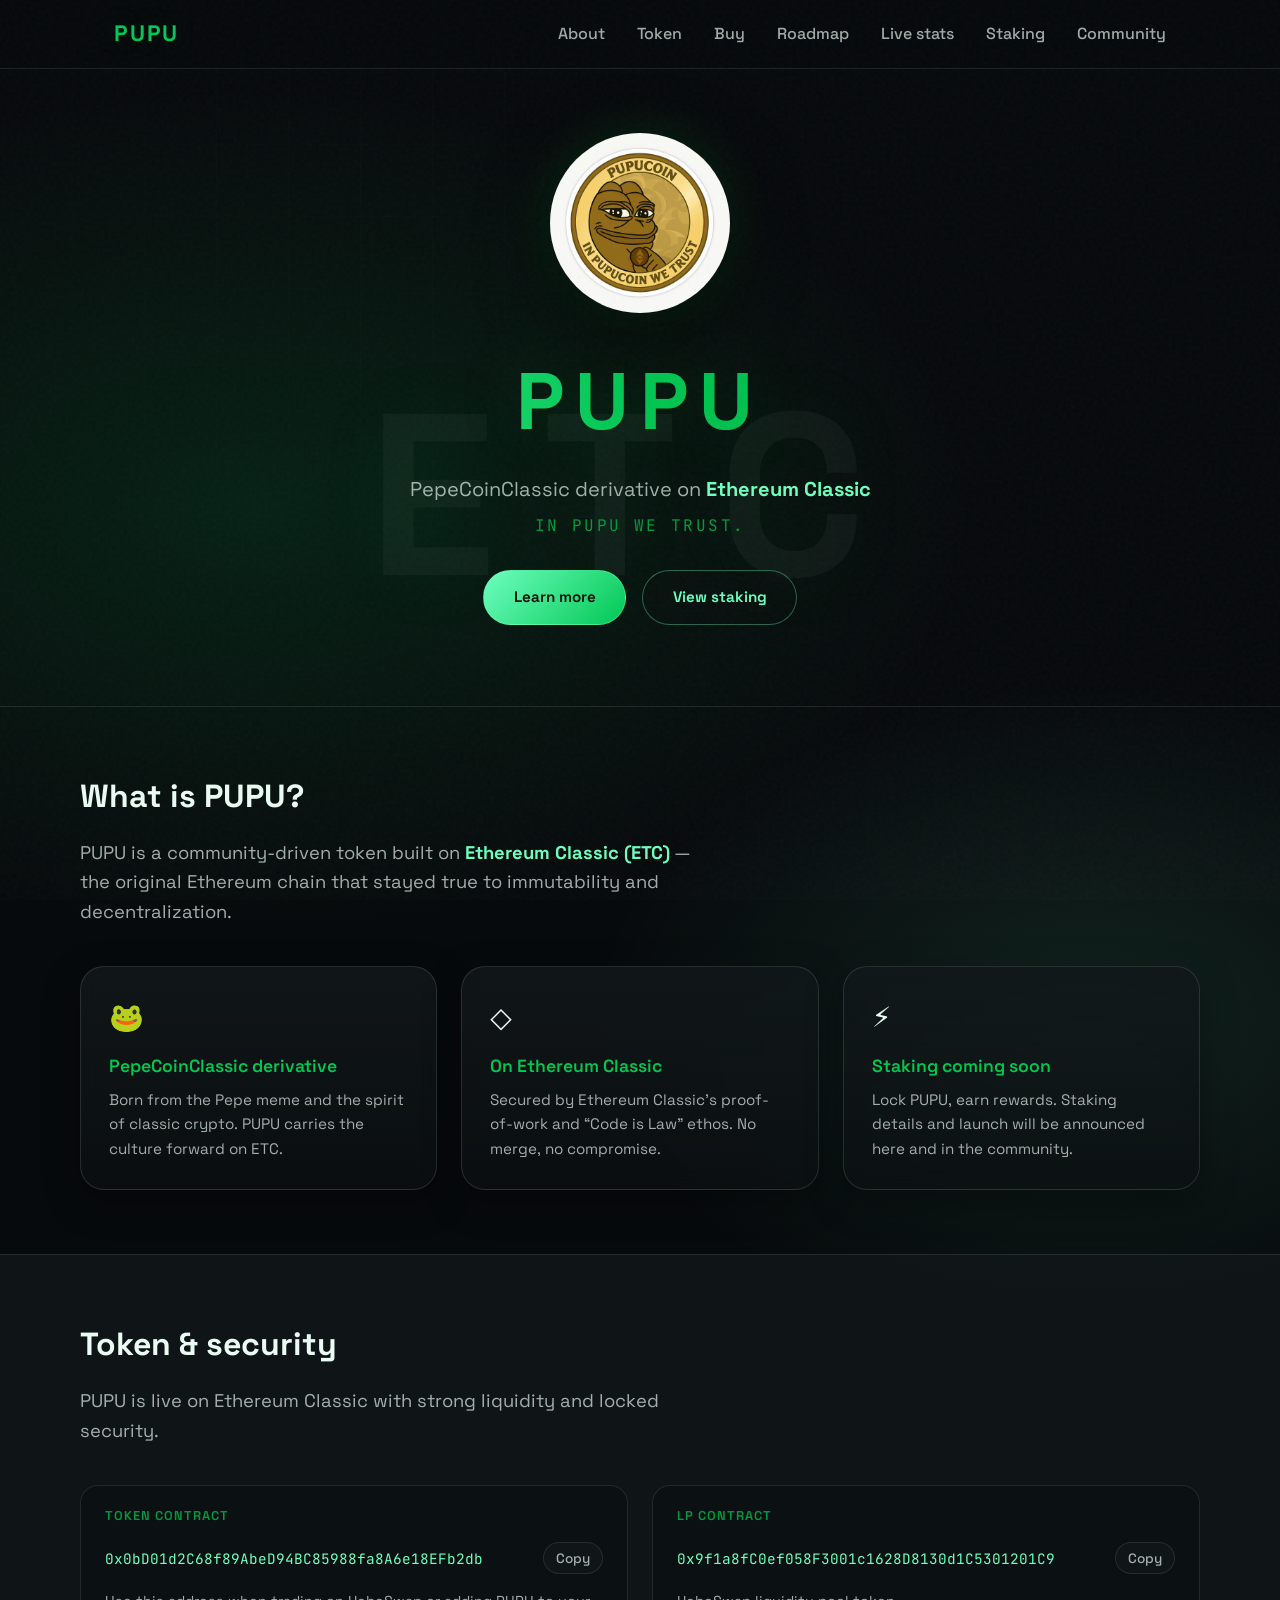
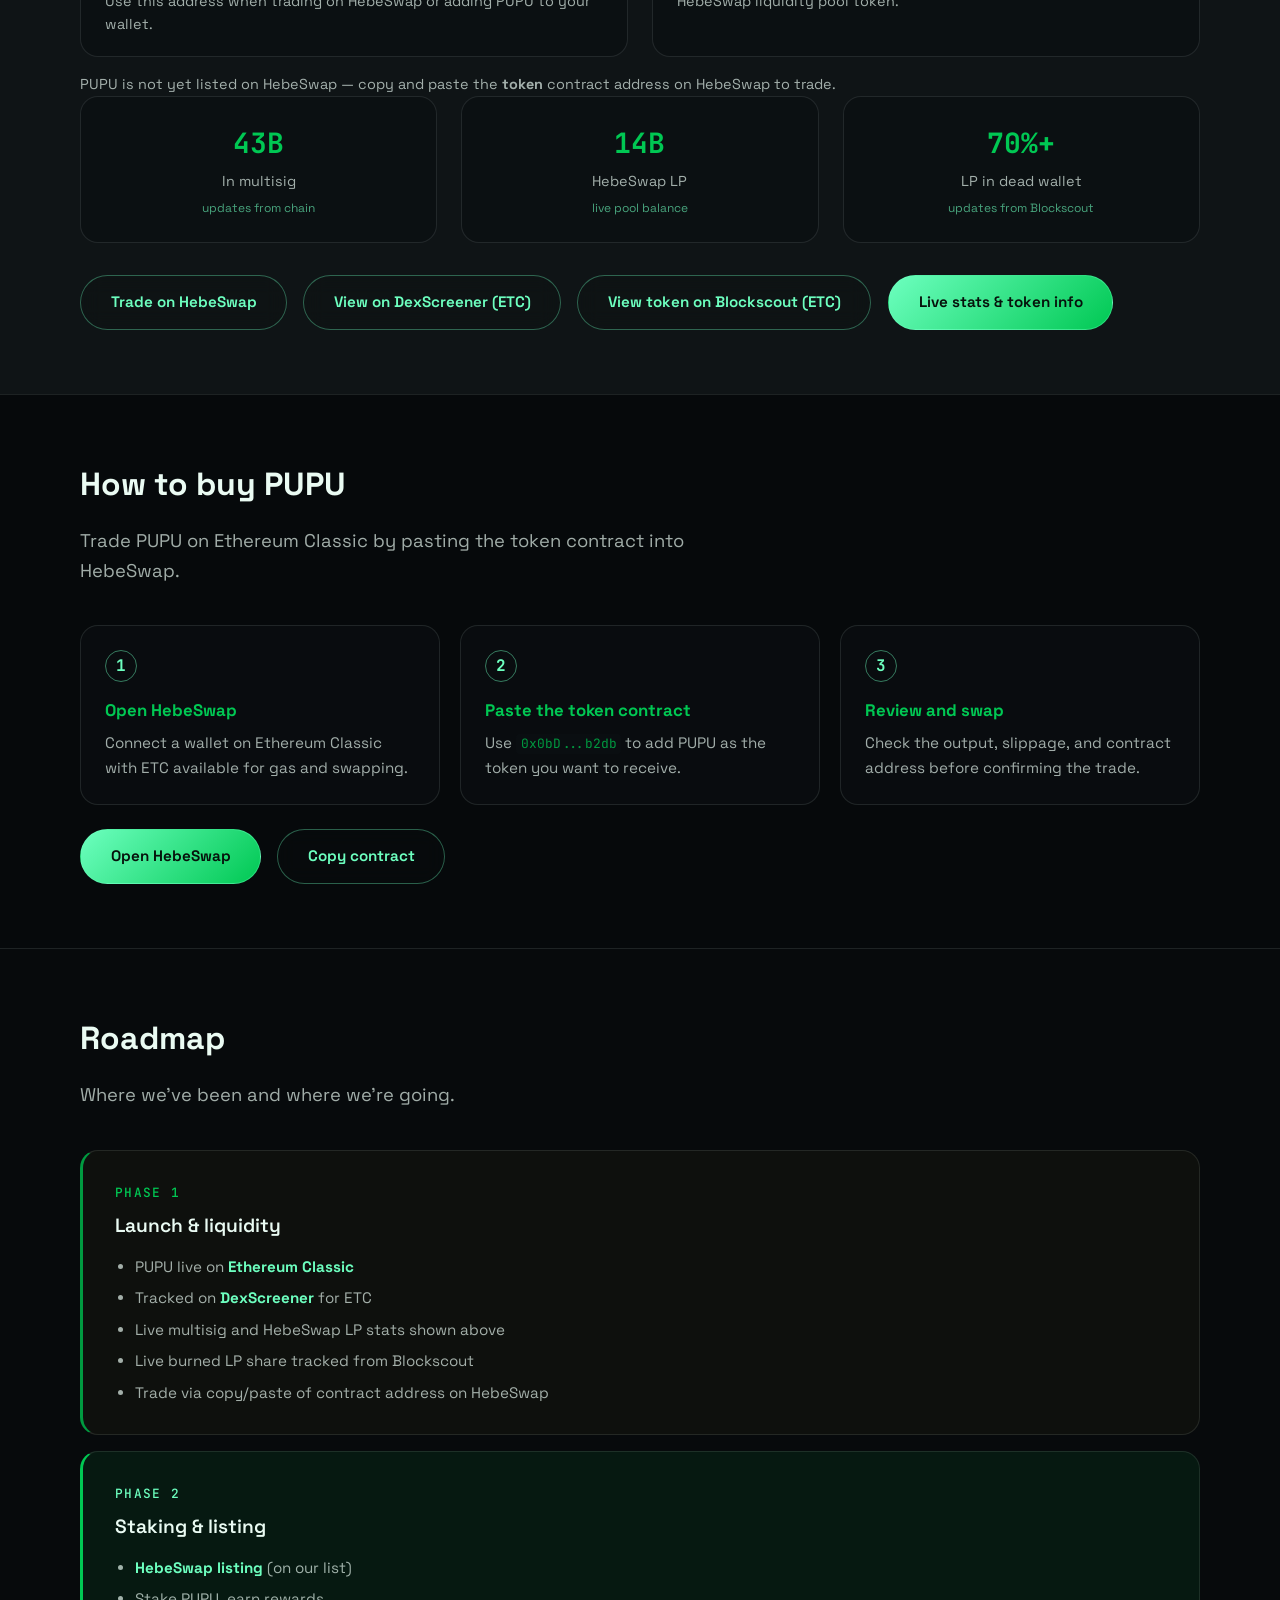
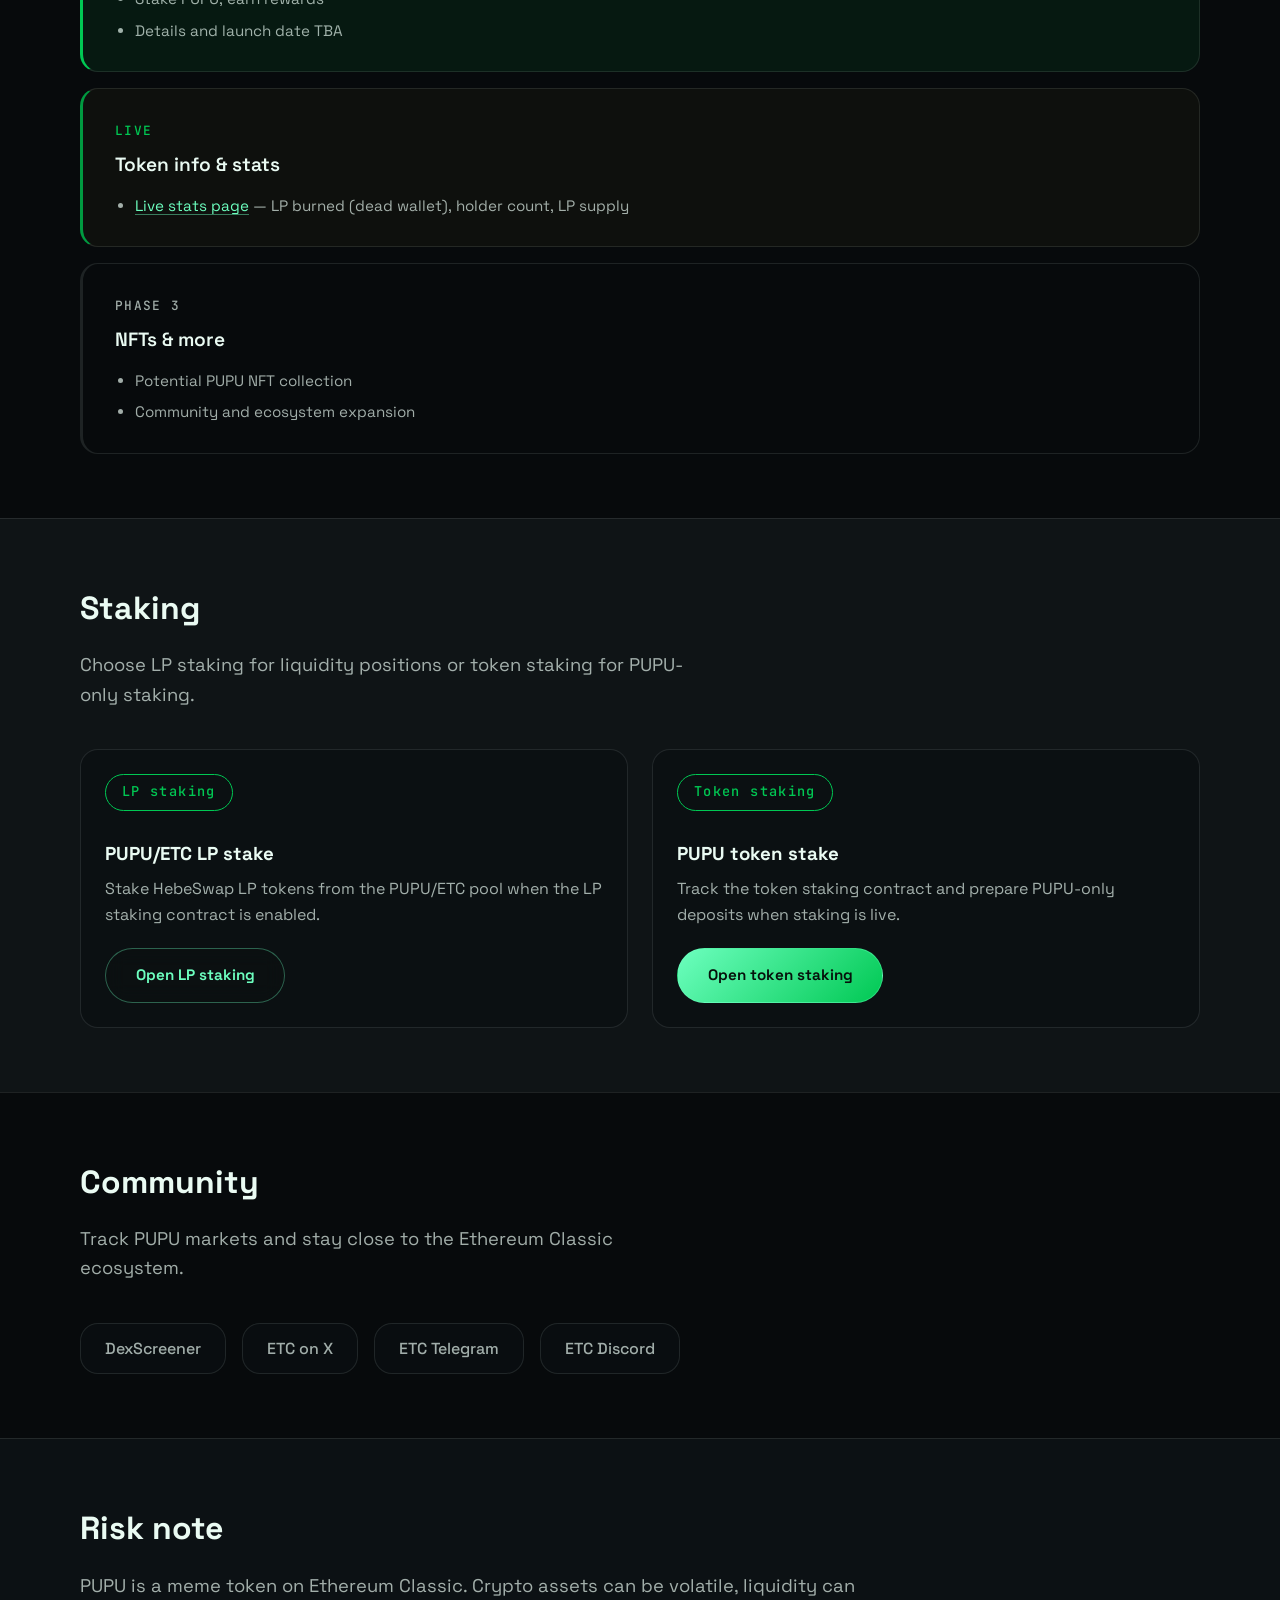
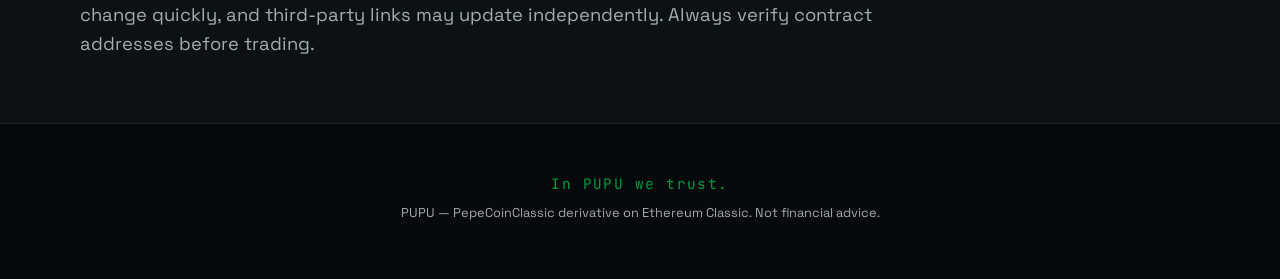
==== commit 43a904d0: "Add combined staking page" ====
--- a/index.html
+++ b/index.html
@@ -37,7 +37,7 @@
         <a href="#buy">Buy</a>
         <a href="#roadmap">Roadmap</a>
         <a href="token-info.html">Live stats</a>
-        <a href="#staking">Staking</a>
+        <a href="staking.html">Staking</a>
         <a href="#community">Community</a>
       </div>
     </nav>
@@ -53,7 +53,7 @@
       <p class="hero-motto">In PUPU we trust.</p>
       <div class="hero-cta">
         <a href="#about" class="btn btn-primary">Learn more</a>
-        <a href="#staking" class="btn btn-outline">Staking coming soon</a>
+        <a href="#staking" class="btn btn-outline">View staking</a>
       </div>
     </section>
 
@@ -205,10 +205,20 @@
     <section id="staking" class="section staking">
       <div class="container">
         <h2>Staking</h2>
-        <p class="lead">Stake PUPU and earn. More details and launch date coming soon. Stay tuned.</p>
-        <div class="staking-teaser">
-          <div class="staking-badge">Coming soon</div>
-          <p>Follow our channels for the latest updates on staking and rewards.</p>
+        <p class="lead">Choose LP staking for liquidity positions or token staking for PUPU-only staking.</p>
+        <div class="staking-options">
+          <article class="staking-option">
+            <span class="staking-badge">LP staking</span>
+            <h3>PUPU/ETC LP stake</h3>
+            <p>Stake HebeSwap LP tokens from the PUPU/ETC pool when the LP staking contract is enabled.</p>
+            <a href="staking.html#lp-staking" class="btn btn-outline">Open LP staking</a>
+          </article>
+          <article class="staking-option">
+            <span class="staking-badge">Token staking</span>
+            <h3>PUPU token stake</h3>
+            <p>Track the token staking contract and prepare PUPU-only deposits when staking is live.</p>
+            <a href="staking.html#token-staking" class="btn btn-primary">Open token staking</a>
+          </article>
         </div>
       </div>
     </section>
--- a/styles.css
+++ b/styles.css
@@ -669,6 +669,120 @@
   margin: 0;
 }
 
+.staking-options,
+.staking-hub-grid,
+.staking-page-grid,
+.stake-workflow {
+  display: grid;
+  grid-template-columns: repeat(auto-fit, minmax(280px, 1fr));
+  gap: 1.5rem;
+}
+
+.staking-option,
+.staking-card,
+.stake-panel,
+.stake-form {
+  background: var(--bg-card);
+  border: 1px solid var(--border);
+  border-radius: var(--radius);
+  padding: 1.5rem;
+}
+
+.staking-option h3,
+.staking-card h2,
+.stake-form h2 {
+  margin: 0.75rem 0 0.5rem;
+  color: var(--text);
+}
+
+.staking-option p,
+.staking-card p,
+.stake-panel p {
+  color: var(--text-muted);
+  margin: 0 0 1.25rem;
+}
+
+.staking-page-hero {
+  background: var(--surface);
+}
+
+.staking-actions {
+  display: flex;
+  flex-wrap: wrap;
+  gap: 1rem;
+}
+
+.stake-panel-label {
+  display: block;
+  color: var(--gold-dim);
+  font-family: var(--font-mono);
+  font-size: 0.8rem;
+  letter-spacing: 0.08em;
+  margin-bottom: 0.6rem;
+  text-transform: uppercase;
+}
+
+.stake-panel strong {
+  display: block;
+  color: var(--gold-light);
+  font-size: 1.5rem;
+  margin-bottom: 0.4rem;
+}
+
+.staking-card {
+  scroll-margin-top: 6rem;
+}
+
+.staking-card .contract-address {
+  margin: 1rem 0;
+  padding: 1rem;
+}
+
+.staking-mini-stats {
+  display: grid;
+  grid-template-columns: repeat(3, minmax(0, 1fr));
+  gap: 0.75rem;
+  margin: 1.25rem 0;
+}
+
+.staking-mini-stats div,
+.stake-position-row {
+  background: rgba(7, 10, 12, 0.42);
+  border: 1px solid var(--border);
+  border-radius: 12px;
+  padding: 0.85rem;
+}
+
+.staking-mini-stats span,
+.stake-position-row span,
+.stake-form label {
+  display: block;
+  color: var(--text-muted);
+  font-size: 0.78rem;
+  margin-bottom: 0.3rem;
+}
+
+.staking-mini-stats strong,
+.stake-position-row strong {
+  color: var(--gold-light);
+  font-family: var(--font-mono);
+}
+
+.stake-form input {
+  width: 100%;
+  margin: 0.35rem 0 1rem;
+  padding: 0.9rem 1rem;
+  background: rgba(7, 10, 12, 0.55);
+  border: 1px solid var(--border);
+  border-radius: 12px;
+  color: var(--text);
+  font: inherit;
+}
+
+.stake-form button {
+  width: 100%;
+}
+
 /* Community */
 .community-links {
   display: flex;
